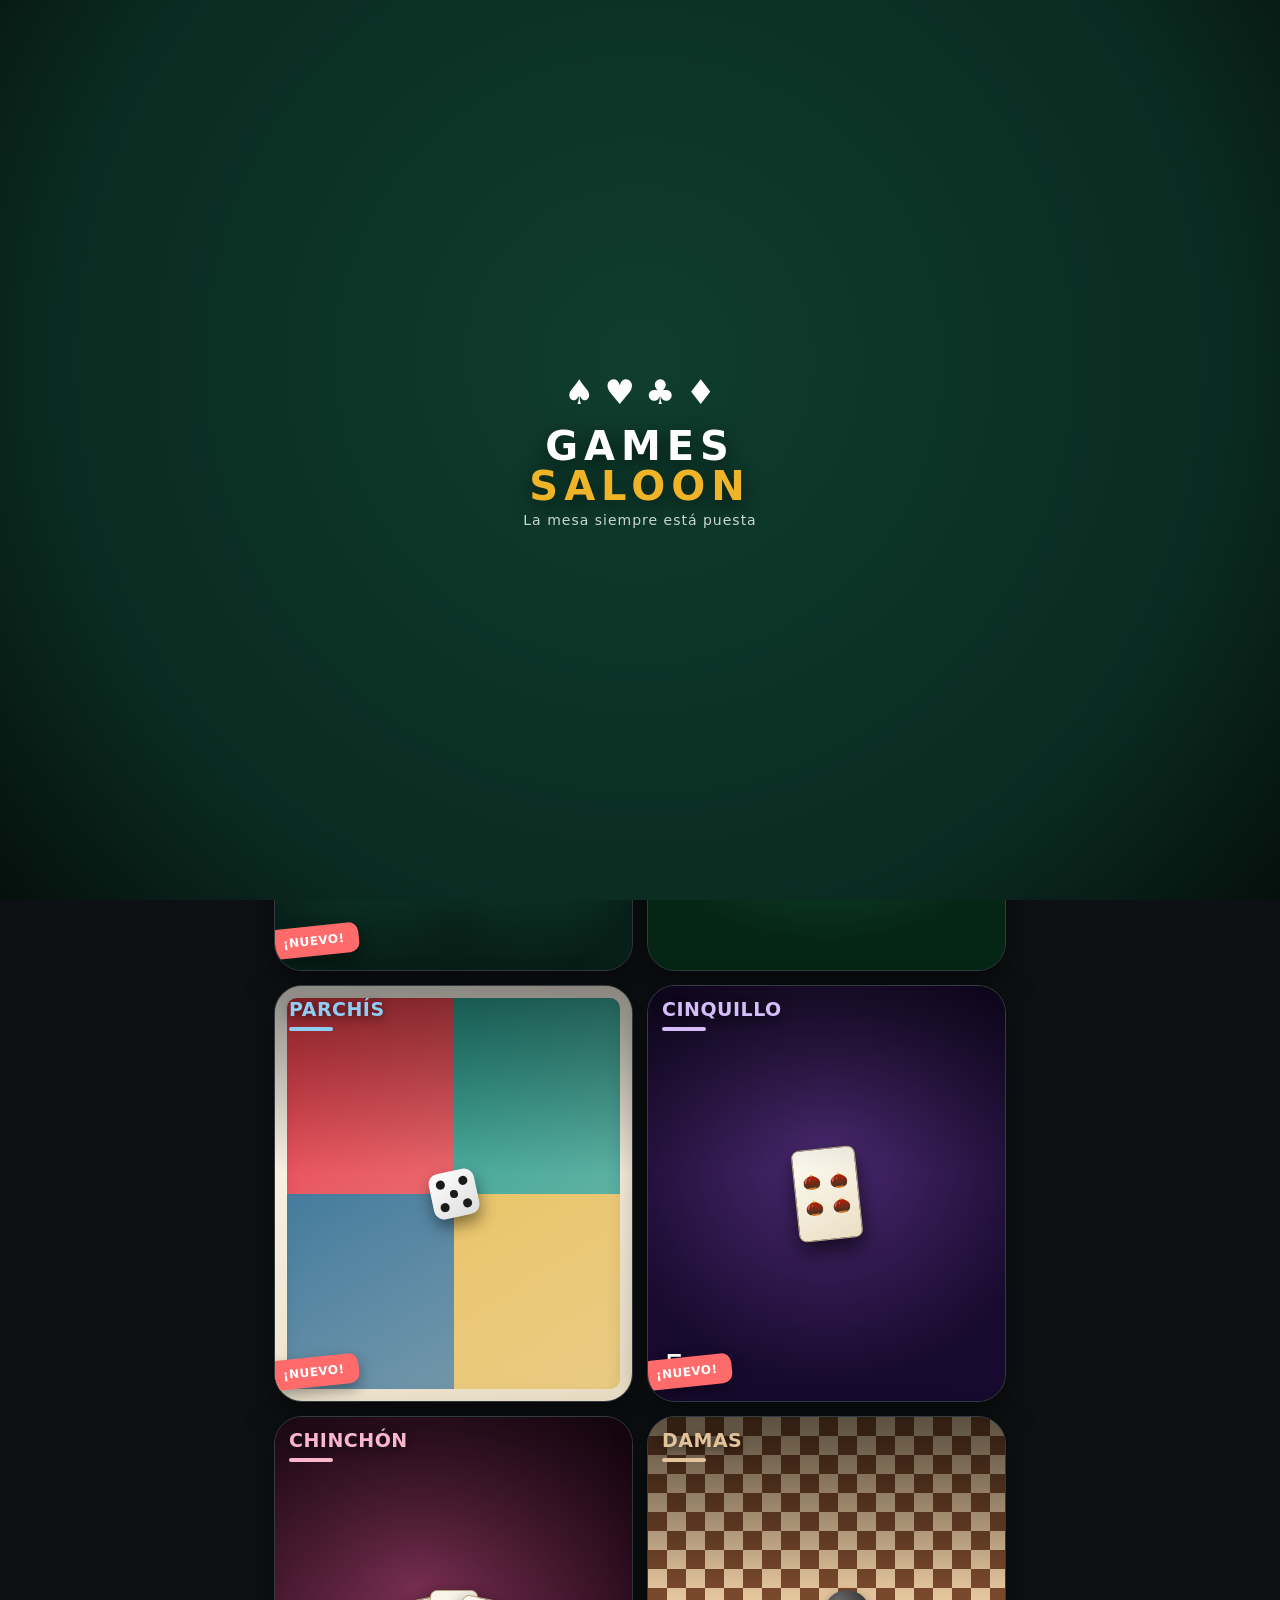
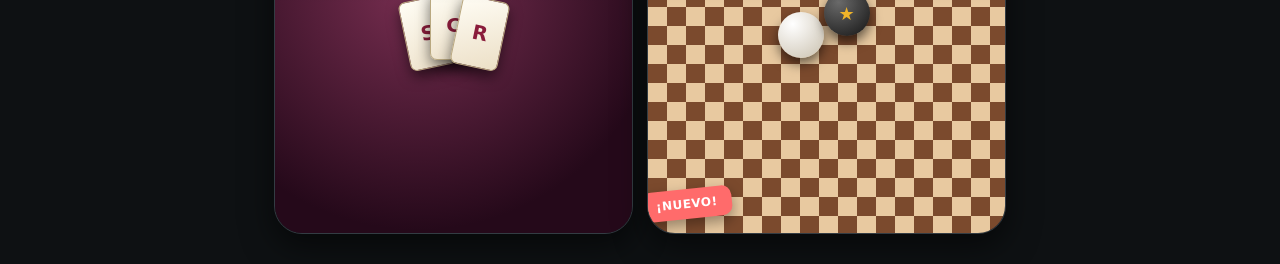
==== www/index.html @ 5867a9f1 "Add files via upload" ====
<!DOCTYPE html>
<html lang="es">
<head>
<meta charset="utf-8">
<meta name="viewport" content="width=device-width,initial-scale=1,viewport-fit=cover,user-scalable=no">
<title>GamesSaloon · Xito Development</title>
<link rel="stylesheet" href="css/style.css">
</head>
<body data-theme="dark">

<div id="splash">
  <div class="splash-logo">
    <span class="suit s1">♠</span><span class="suit s2">♥</span><span class="suit s3">♣</span><span class="suit s4">♦</span>
  </div>
  <h1 class="splash-title">GAMES<br><span style="color:#f0b429">SALOON</span></h1>
  <p class="splash-sub">La mesa siempre está puesta</p>
</div>

<header id="topbar">
  <button class="icon-btn" id="menuBtn" aria-label="Menú">
    <svg viewBox="0 0 24 24"><path d="M4 7h16M4 12h10M4 17h13"/></svg>
  </button>
  <div class="brand">GAMESSALOON</div>
  <div class="top-actions">
    <button class="icon-btn" id="musicBtn" aria-label="Música">
      <svg viewBox="0 0 24 24"><path d="M9 18V5l10-2v13"/><circle cx="6.5" cy="18" r="2.5"/><circle cx="16.5" cy="16" r="2.5"/></svg>
    </button>
    <button class="icon-btn" id="themeBtn" aria-label="Tema">
      <svg viewBox="0 0 24 24"><path d="M12 3a9 9 0 1 0 9 9 7 7 0 0 1-9-9z"/></svg>
    </button>
  </div>
</header>

<nav id="drawer">
  <div class="drawer-head">
    <div class="avatar" id="avatarInit">?</div>
    <div>
      <div class="drawer-name" id="drawerName">Invitado</div>
      <div class="drawer-sub" id="drawerStats">0 partidas jugadas</div>
    </div>
  </div>
  <button class="drawer-item" data-nav="hub"><span>🎲</span> Juegos</button>
  <button class="drawer-item" data-nav="online"><span>🌐</span> Jugar online</button>
  <button class="drawer-item" data-nav="stats"><span>📊</span> Estadísticas</button>
  <button class="drawer-item" data-nav="ranking"><span>🏆</span> Ranking global</button>
  <button class="drawer-item" data-nav="settings"><span>⚙️</span> Ajustes</button>
  <div class="drawer-foot">Xito Development</div>
</nav>
<div id="scrim"></div>

<main id="view"></main>

<div id="toast"></div>

<script src="js/audio.js"></script>
<script src="js/cards.js"></script>
<script src="js/net.js"></script>
<script src="js/games/solitario.js"></script>
<script src="js/games/bingo.js"></script>
<script src="js/games/ajedrez.js"></script>
<script src="js/games/brisca.js"></script>
<script src="js/games/parchis.js"></script>
<script src="js/games/cinquillo.js"></script>
<script src="js/games/chinchon.js"></script>
<script src="js/games/damas.js"></script>
<script src="js/games/online.js"></script>
<script src="js/app.js"></script>
</body>
</html>
---- www/css/style.css ----
:root{
  --r-lg:28px; --r-md:20px; --r-sm:14px;
  --ease:cubic-bezier(.2,.8,.2,1);
  --font-d:"Trebuchet MS","Segoe UI",system-ui,sans-serif;
  --font-b:system-ui,-apple-system,"Segoe UI",Roboto,sans-serif;
}
[data-theme="dark"]{
  --bg:#0e1113; --surf:#171b1e; --surf2:#1f2429; --surf3:#2a3036;
  --on:#e7edf1; --on-dim:#9aa6ae; --outline:#333c43;
  --primary:#f0b429; --on-primary:#241a00; --secondary:#4ec9a5; --danger:#ff6b6b;
  --felt1:#0f3d2e; --felt2:#0a2b21; --shadow:0 12px 32px rgba(0,0,0,.55);
}
[data-theme="light"]{
  --bg:#f6f2ea; --surf:#fffdf8; --surf2:#f0e9dc; --surf3:#e4dbc9;
  --on:#1d1b16; --on-dim:#6c6558; --outline:#d6cdba;
  --primary:#a06b00; --on-primary:#fff; --secondary:#1c7a5c; --danger:#b3261e;
  --felt1:#1d6b4f; --felt2:#14523c; --shadow:0 10px 26px rgba(60,45,20,.18);
}
*{box-sizing:border-box;-webkit-tap-highlight-color:transparent}
html,body{margin:0;height:100%}
body{background:var(--bg);color:var(--on);font-family:var(--font-b);overflow-x:hidden;
  transition:background .4s var(--ease),color .4s var(--ease)}
svg{width:24px;height:24px;fill:none;stroke:currentColor;stroke-width:2;stroke-linecap:round;stroke-linejoin:round}

/* SPLASH */
#splash{position:fixed;inset:0;z-index:100;background:radial-gradient(circle at 50% 40%,var(--felt1),var(--felt2) 70%,#05100c);
  display:grid;place-content:center;justify-items:center;gap:6px;transition:opacity .6s var(--ease),visibility .6s}
#splash.gone{opacity:0;visibility:hidden}
.splash-logo{display:flex;gap:10px;font-size:34px}
.suit{animation:pop .7s var(--ease) both}
.s1{animation-delay:.05s}.s2{animation-delay:.15s;color:#ff6b6b}.s3{animation-delay:.25s}.s4{animation-delay:.35s;color:#ff6b6b}
.suit{color:#fff}
@keyframes pop{from{transform:translateY(18px) scale(.6);opacity:0}to{transform:none;opacity:1}}
.splash-title{font-family:var(--font-d);font-size:40px;line-height:1;letter-spacing:6px;text-align:center;margin:8px 0 0;color:#fff;
  text-shadow:0 6px 20px rgba(0,0,0,.6);animation:pop .8s .35s var(--ease) both}
.splash-sub{color:#c9d8cf;margin:0;font-size:14px;letter-spacing:1px;animation:pop .8s .5s var(--ease) both}

/* TOPBAR */
#topbar{position:sticky;top:0;z-index:30;display:flex;align-items:center;gap:8px;
  padding:calc(env(safe-area-inset-top) + 10px) 14px 10px;background:color-mix(in srgb,var(--bg) 88%,transparent);
  backdrop-filter:blur(14px);border-bottom:1px solid color-mix(in srgb,var(--outline) 50%,transparent)}
.brand{font-family:var(--font-d);font-weight:700;letter-spacing:2px;font-size:16px;flex:1}
.top-actions{display:flex;gap:4px}
.icon-btn{background:none;border:0;color:var(--on);width:44px;height:44px;border-radius:50%;
  display:grid;place-items:center;transition:background .2s,transform .2s var(--ease)}
.icon-btn:active{transform:scale(.88);background:var(--surf2)}
.icon-btn.on{color:var(--primary)}

/* DRAWER */
#drawer{position:fixed;z-index:60;top:0;bottom:0;left:0;width:270px;background:var(--surf);
  transform:translateX(-105%);transition:transform .38s var(--ease);padding:calc(env(safe-area-inset-top) + 20px) 12px 20px;
  border-radius:0 var(--r-lg) var(--r-lg) 0;box-shadow:var(--shadow);display:flex;flex-direction:column;gap:6px}
#drawer.open{transform:none}
#scrim{position:fixed;inset:0;z-index:50;background:rgba(0,0,0,.5);opacity:0;visibility:hidden;transition:.35s}
#scrim.open{opacity:1;visibility:visible}
.drawer-head{display:flex;gap:12px;align-items:center;padding:6px 10px 18px}
.avatar{width:46px;height:46px;border-radius:50%;background:var(--primary);color:var(--on-primary);
  display:grid;place-items:center;font-weight:700;font-size:19px}
.drawer-name{font-weight:600}
.drawer-sub{font-size:12px;color:var(--on-dim)}
.drawer-item{display:flex;align-items:center;gap:14px;width:100%;border:0;background:none;color:var(--on);
  font:inherit;font-size:15px;padding:14px 16px;border-radius:999px;text-align:left;transition:background .2s}
.drawer-item span{font-size:18px}
.drawer-item.active,.drawer-item:active{background:var(--surf3)}
.drawer-foot{margin-top:auto;text-align:center;font-size:11px;color:var(--on-dim);letter-spacing:2px}

/* VIEW */
#view{padding:14px 14px calc(env(safe-area-inset-bottom) + 30px);max-width:760px;margin:0 auto}
.section-title{font-family:var(--font-d);font-size:13px;letter-spacing:3px;color:var(--on-dim);margin:18px 6px 10px}
.grid{display:grid;grid-template-columns:1fr 1fr;gap:14px}

/* GAME CARD */
.gcard{position:relative;border-radius:var(--r-lg);overflow:hidden;aspect-ratio:.86;border:1px solid var(--outline);
  background:var(--surf);box-shadow:var(--shadow);cursor:pointer;
  animation:rise .5s var(--ease) both;transition:transform .25s var(--ease),box-shadow .25s}
.gcard:active{transform:scale(.955)}
@keyframes rise{from{opacity:0;transform:translateY(22px)}to{opacity:1;transform:none}}
.gcard .art{position:absolute;inset:0}
.gcard .lbl{position:absolute;left:14px;top:14px;right:14px;z-index:2;font-family:var(--font-d);
  font-weight:800;font-size:19px;line-height:1.05;letter-spacing:.5px;text-transform:uppercase;
  text-shadow:0 2px 10px rgba(0,0,0,.55)}
.gcard .lbl:after{content:"";display:block;width:44px;height:4px;border-radius:4px;margin-top:7px;background:currentColor}
.gcard .veil{position:absolute;inset:0;z-index:1;background:linear-gradient(180deg,rgba(0,0,0,.45),transparent 45%)}
.badge{position:absolute;z-index:3;bottom:14px;left:-6px;background:var(--danger);color:#fff;font-weight:800;font-size:12px;
  padding:8px 14px;border-radius:10px;transform:rotate(-6deg);box-shadow:0 6px 14px rgba(0,0,0,.35);letter-spacing:.5px}
.badge.pop{background:#3fbfe0}
.gcard.soon{filter:saturate(.35) brightness(.8)}
.gcard.soon:after{content:"PRÓXIMAMENTE";position:absolute;z-index:4;inset:auto 0 0;padding:8px;text-align:center;
  background:rgba(0,0,0,.6);color:#fff;font-size:11px;letter-spacing:2px}

/* botones */
.btn{border:0;border-radius:999px;padding:15px 24px;font:inherit;font-weight:600;font-size:15px;
  background:var(--primary);color:var(--on-primary);transition:transform .2s var(--ease),filter .2s;width:100%}
.btn:active{transform:scale(.96);filter:brightness(1.1)}
.btn.ghost{background:var(--surf2);color:var(--on);border:1px solid var(--outline)}
.btn.sec{background:var(--secondary);color:#04140f}
.row{display:flex;gap:10px;margin-top:12px}
.card{background:var(--surf);border:1px solid var(--outline);border-radius:var(--r-md);padding:18px;margin-top:14px;box-shadow:var(--shadow);animation:rise .4s var(--ease) both}
.card h2{font-family:var(--font-d);margin:0 0 4px;font-size:22px}
.card p{color:var(--on-dim);margin:0 0 10px;font-size:14px;line-height:1.5}
.seg{display:flex;background:var(--surf2);border-radius:999px;padding:4px;gap:4px;margin:10px 0}
.seg button{flex:1;border:0;background:none;color:var(--on-dim);font:inherit;font-size:13px;padding:10px;border-radius:999px;transition:.25s var(--ease)}
.seg button.on{background:var(--primary);color:var(--on-primary);font-weight:700}
input[type=text]{width:100%;background:var(--surf2);border:1px solid var(--outline);border-radius:var(--r-sm);
  padding:14px;color:var(--on);font:inherit;font-size:16px}
label.fl{display:block;font-size:12px;color:var(--on-dim);margin:12px 0 6px;letter-spacing:1px}

/* board wrapper */
.board-head{display:flex;align-items:center;gap:10px;margin-bottom:10px}
.back{background:var(--surf2);border:1px solid var(--outline);color:var(--on);border-radius:999px;padding:9px 16px;font:inherit;font-size:14px}
.hud{margin-left:auto;font-size:13px;color:var(--on-dim);text-align:right;line-height:1.35}
.felt{background:radial-gradient(circle at 50% 30%,var(--felt1),var(--felt2));border-radius:var(--r-md);
  padding:12px;box-shadow:inset 0 0 60px rgba(0,0,0,.45),var(--shadow)}

/* naipes */
.pcard{position:relative;background:linear-gradient(160deg,#fff,#f1e9dc);border-radius:8px;border:1px solid #cfc4ae;
  box-shadow:0 3px 8px rgba(0,0,0,.4);color:#1a1a1a;display:flex;flex-direction:column;justify-content:space-between;
  padding:4px 5px;font-weight:800;user-select:none;transition:transform .25s var(--ease),box-shadow .2s}
.pcard.red{color:#c62828}
.pcard .mid{text-align:center;font-size:1.5em;line-height:1}
.pcard .bot{transform:rotate(180deg);font-size:.85em}
.pcard .top{font-size:.85em}
.pcard.back{background:repeating-linear-gradient(45deg,#123f6b,#123f6b 6px,#0d2f52 6px,#0d2f52 12px);border-color:#0a2440}
.pcard.sel{transform:translateY(-10px);box-shadow:0 0 0 3px var(--primary),0 8px 18px rgba(0,0,0,.5)}

#toast{position:fixed;left:50%;bottom:34px;transform:translate(-50%,20px);background:var(--surf3);color:var(--on);
  padding:13px 22px;border-radius:999px;box-shadow:var(--shadow);opacity:0;transition:.3s var(--ease);z-index:90;font-size:14px;pointer-events:none;max-width:88vw;text-align:center}
#toast.show{opacity:1;transform:translate(-50%,0)}

@media(prefers-reduced-motion:reduce){*{animation-duration:.01ms!important;transition-duration:.01ms!important}}
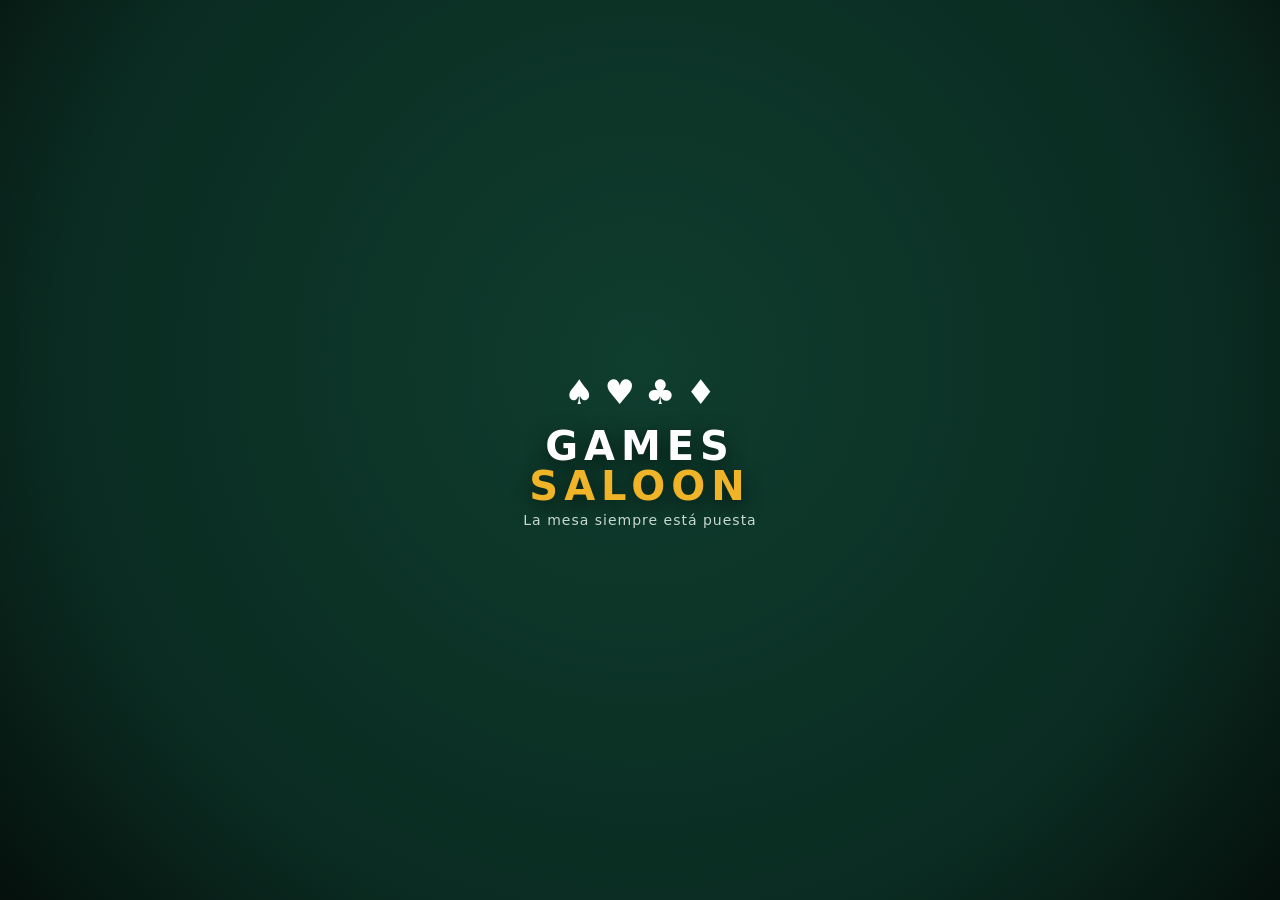
==== commit ab7b2d07: "Deploy desde GitDeploy" ====
--- a/www/index.html
+++ b/www/index.html
@@ -54,6 +54,7 @@
 
 <script src="js/audio.js"></script>
 <script src="js/cards.js"></script>
+<script src="js/anim.js"></script>
 <script src="js/net.js"></script>
 <script src="js/games/solitario.js"></script>
 <script src="js/games/bingo.js"></script>
--- a/www/css/style.css
+++ b/www/css/style.css
@@ -65,9 +65,11 @@
 .drawer-foot{margin-top:auto;text-align:center;font-size:11px;color:var(--on-dim);letter-spacing:2px}
 
 /* VIEW */
-#view{padding:14px 14px calc(env(safe-area-inset-bottom) + 30px);max-width:760px;margin:0 auto}
+#view{padding:12px 10px calc(env(safe-area-inset-bottom) + 26px);max-width:1180px;margin:0 auto}
+@media(min-width:560px){#view{padding:16px 20px calc(env(safe-area-inset-bottom) + 30px)}}
 .section-title{font-family:var(--font-d);font-size:13px;letter-spacing:3px;color:var(--on-dim);margin:18px 6px 10px}
-.grid{display:grid;grid-template-columns:1fr 1fr;gap:14px}
+.grid{display:grid;grid-template-columns:repeat(auto-fill,minmax(150px,1fr));gap:12px}
+@media(min-width:900px){.grid{gap:18px}}
 
 /* GAME CARD */
 .gcard{position:relative;border-radius:var(--r-lg);overflow:hidden;aspect-ratio:.86;border:1px solid var(--outline);
@@ -95,7 +97,7 @@
 .btn.ghost{background:var(--surf2);color:var(--on);border:1px solid var(--outline)}
 .btn.sec{background:var(--secondary);color:#04140f}
 .row{display:flex;gap:10px;margin-top:12px}
-.card{background:var(--surf);border:1px solid var(--outline);border-radius:var(--r-md);padding:18px;margin-top:14px;box-shadow:var(--shadow);animation:rise .4s var(--ease) both}
+.card{background:var(--surf);border:1px solid var(--outline);border-radius:var(--r-md);padding:16px;margin-top:12px;box-shadow:var(--shadow);animation:rise .4s var(--ease) both}
 .card h2{font-family:var(--font-d);margin:0 0 4px;font-size:22px}
 .card p{color:var(--on-dim);margin:0 0 10px;font-size:14px;line-height:1.5}
 .seg{display:flex;background:var(--surf2);border-radius:999px;padding:4px;gap:4px;margin:10px 0}
@@ -110,12 +112,13 @@
 .back{background:var(--surf2);border:1px solid var(--outline);color:var(--on);border-radius:999px;padding:9px 16px;font:inherit;font-size:14px}
 .hud{margin-left:auto;font-size:13px;color:var(--on-dim);text-align:right;line-height:1.35}
 .felt{background:radial-gradient(circle at 50% 30%,var(--felt1),var(--felt2));border-radius:var(--r-md);
-  padding:12px;box-shadow:inset 0 0 60px rgba(0,0,0,.45),var(--shadow)}
+  padding:8px;box-shadow:inset 0 0 60px rgba(0,0,0,.45),var(--shadow)}
 
 /* naipes */
-.pcard{position:relative;background:linear-gradient(160deg,#fff,#f1e9dc);border-radius:8px;border:1px solid #cfc4ae;
+.pcard{position:relative;will-change:transform;background:linear-gradient(160deg,#fff,#f1e9dc);border-radius:8px;border:1px solid #cfc4ae;
   box-shadow:0 3px 8px rgba(0,0,0,.4);color:#1a1a1a;display:flex;flex-direction:column;justify-content:space-between;
-  padding:4px 5px;font-weight:800;user-select:none;transition:transform .25s var(--ease),box-shadow .2s}
+  padding:4px 5px;font-weight:800;user-select:none;
+  transition:transform .42s cubic-bezier(.22,1,.28,1),box-shadow .3s var(--ease),opacity .3s}
 .pcard.red{color:#c62828}
 .pcard .mid{text-align:center;font-size:1.5em;line-height:1}
 .pcard .bot{transform:rotate(180deg);font-size:.85em}
@@ -128,3 +131,14 @@
 #toast.show{opacity:1;transform:translate(-50%,0)}
 
 @media(prefers-reduced-motion:reduce){*{animation-duration:.01ms!important;transition-duration:.01ms!important}}
+
+
+/* --- movimientos suaves --- */
+.slide-in{animation:slideIn .42s cubic-bezier(.22,1,.28,1) both}
+@keyframes slideIn{from{transform:translate(var(--dx),var(--dy)) scale(1.04)}to{transform:none}}
+.deal{animation:dealIn .5s cubic-bezier(.22,1,.28,1) both}
+@keyframes dealIn{from{opacity:0;transform:translateY(-26px) rotate(-8deg) scale(.9)}to{opacity:1;transform:none}}
+.piece{transition:transform .4s cubic-bezier(.22,1,.28,1),box-shadow .25s;will-change:transform}
+.pop-in{animation:popIn .35s var(--ease) both}
+@keyframes popIn{from{transform:scale(.5);opacity:0}to{transform:scale(1);opacity:1}}
+.board-wrap{width:100%;max-width:min(94vw,620px);margin:0 auto}
